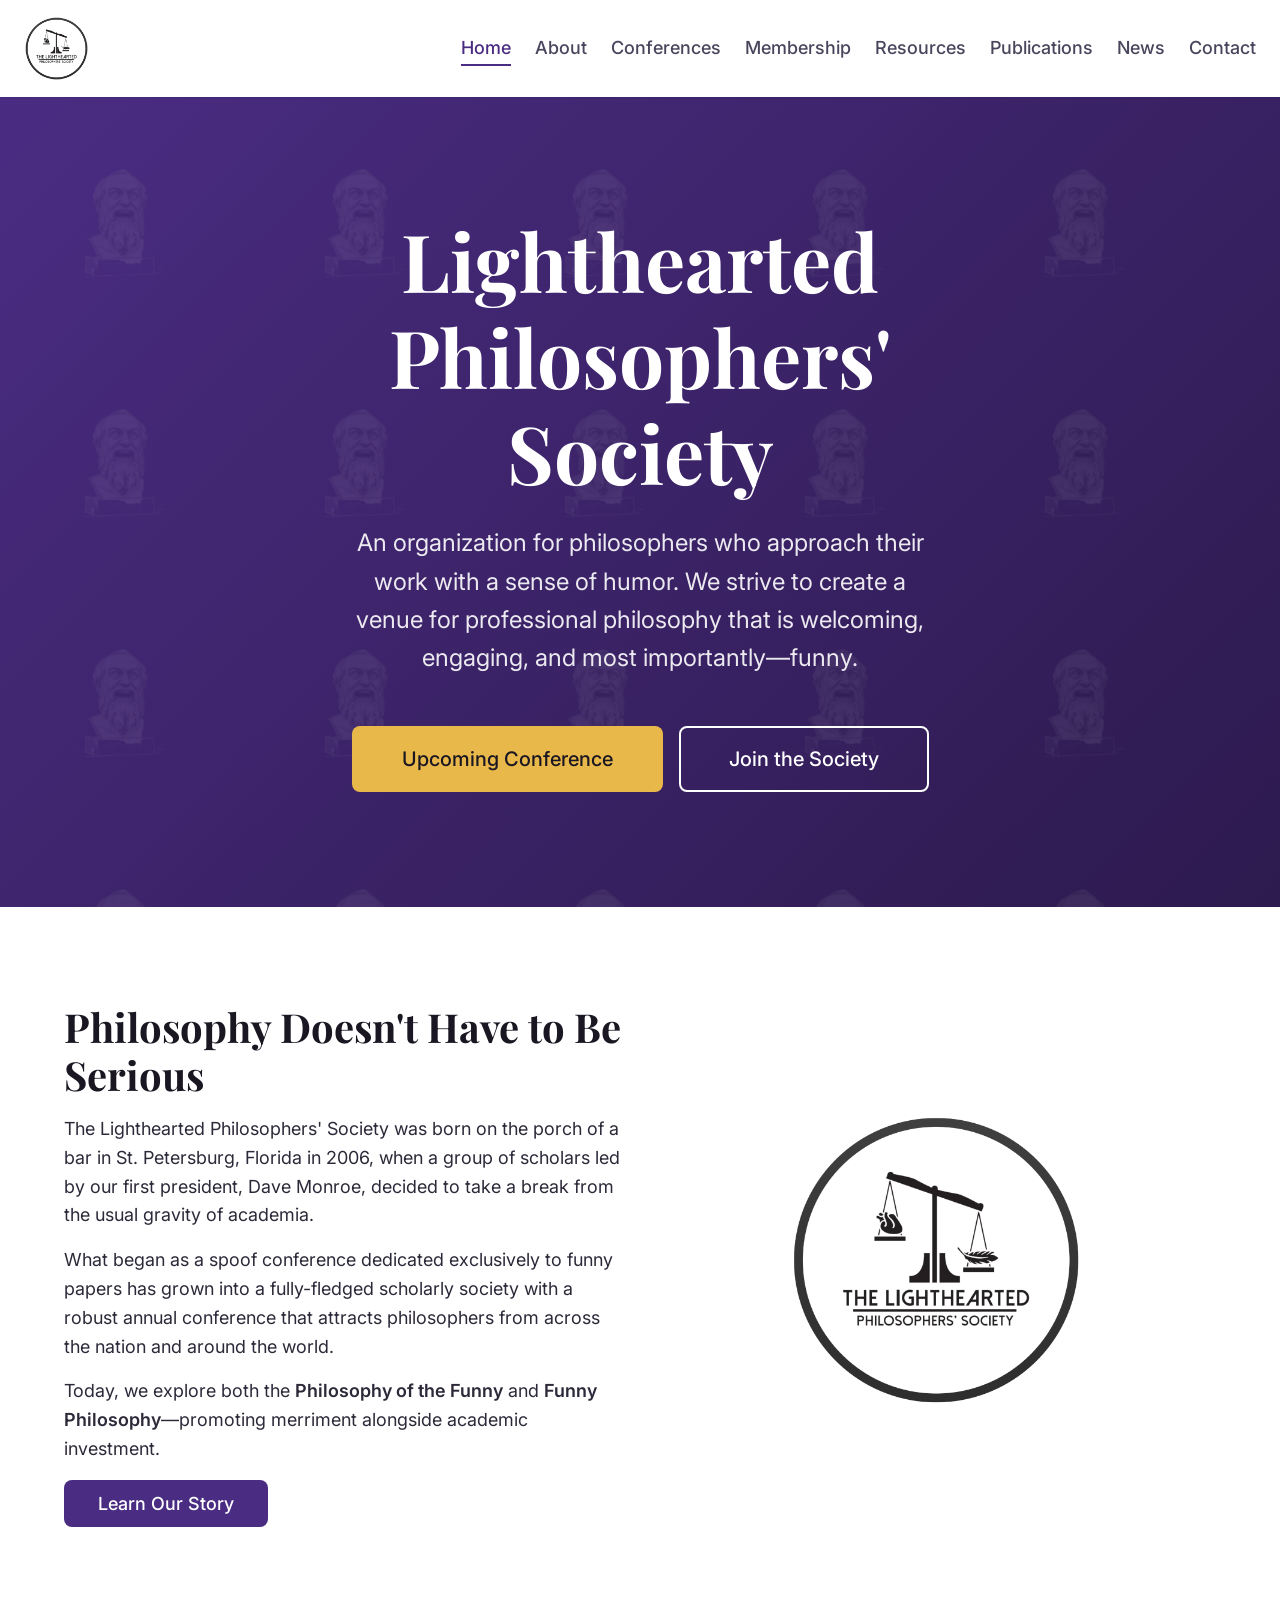
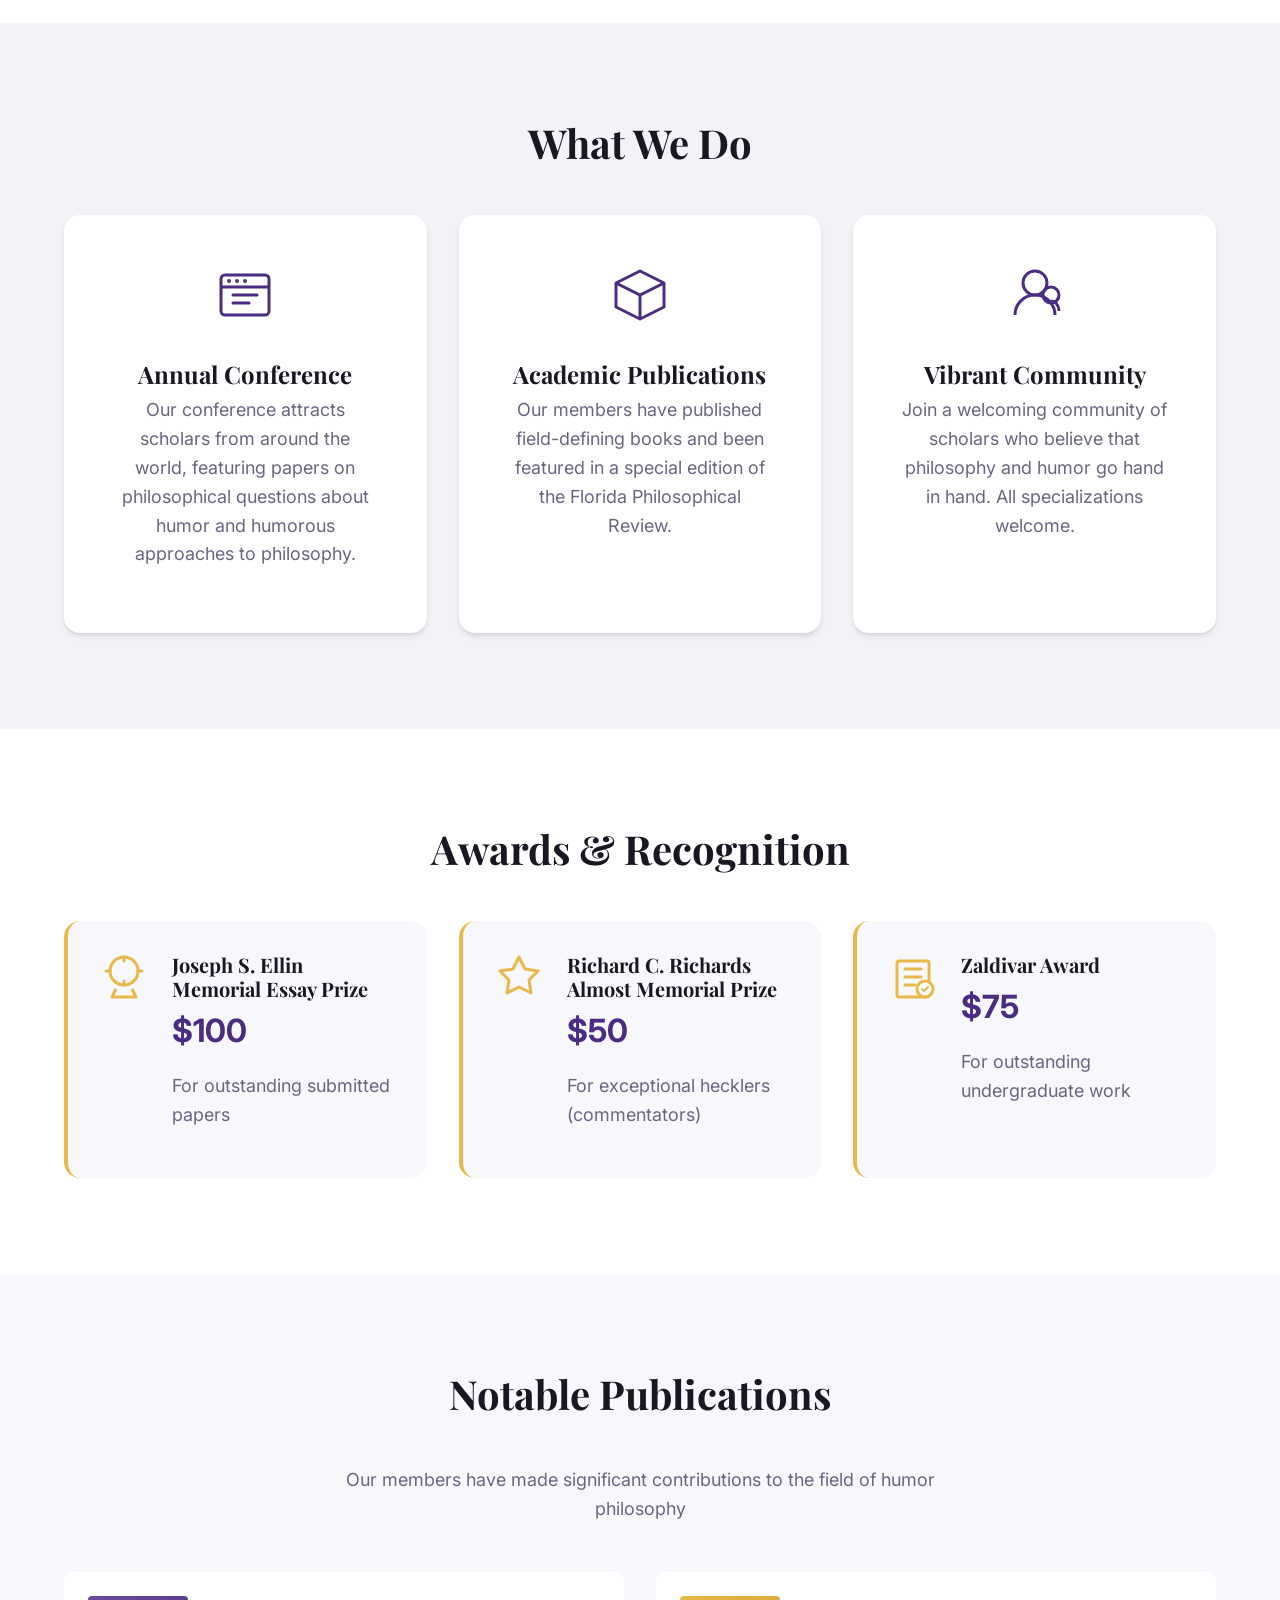
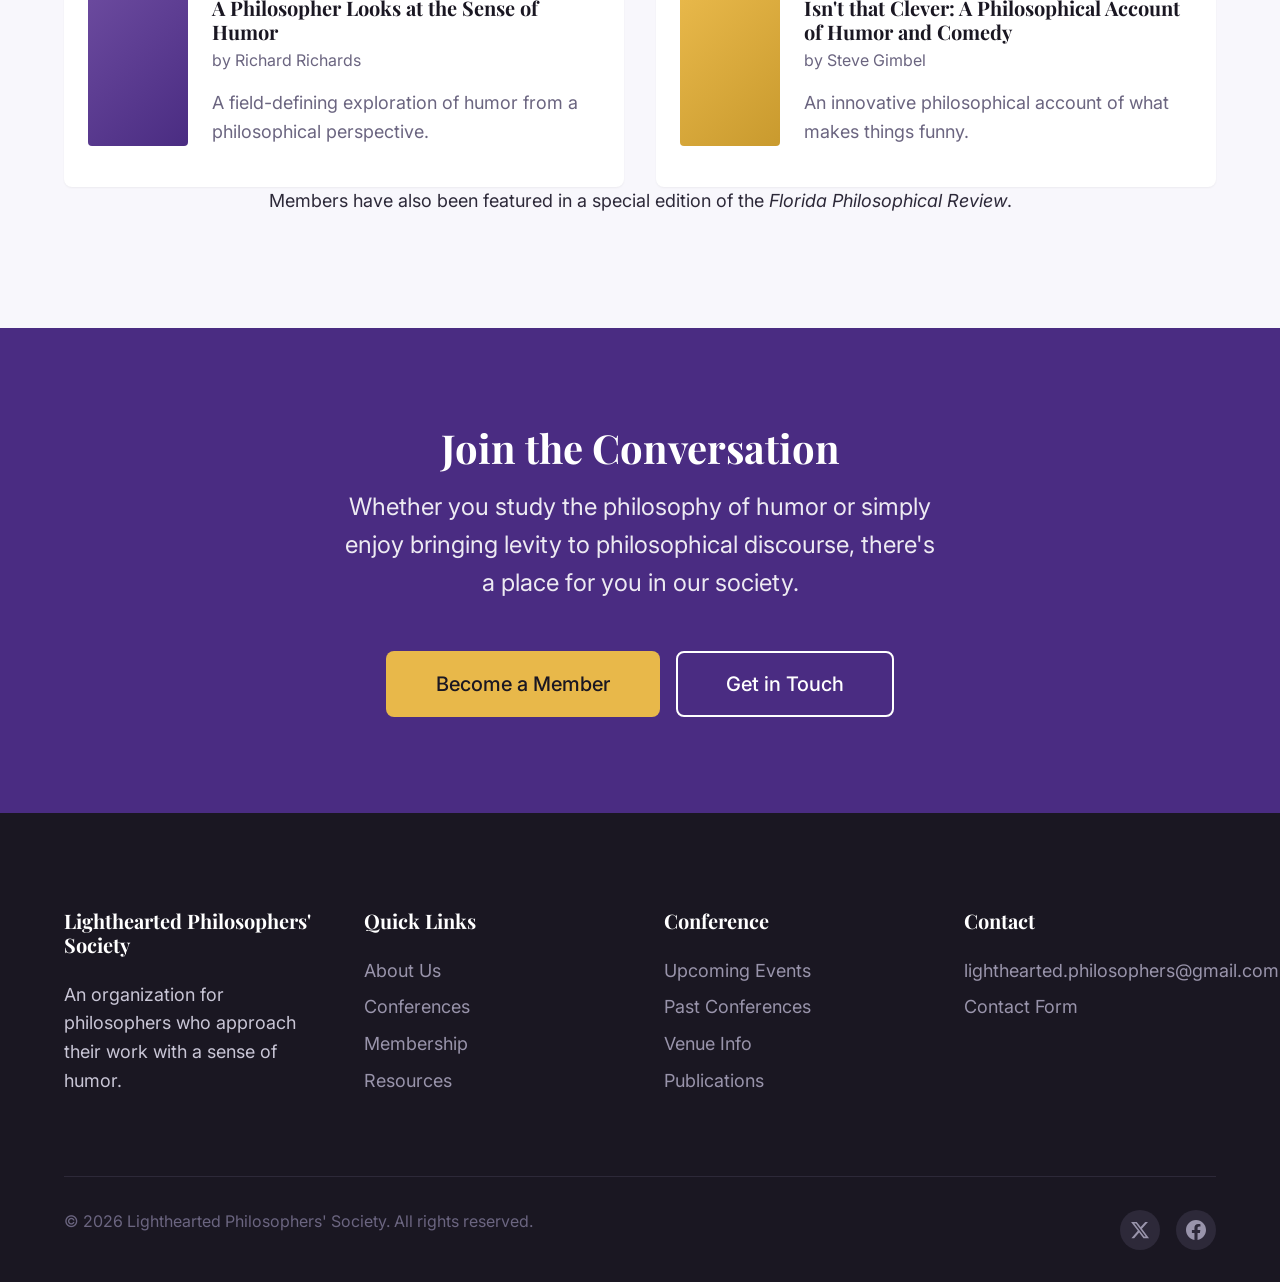
==== index.html @ 4a313acc "Initial commit: Lighthearted Philosophers' Society website Co-Authored-By: Claude Opus 4.5 <noreply@" ====
<!DOCTYPE html>
<html lang="en">
<head>
  <meta charset="UTF-8">
  <meta name="viewport" content="width=device-width, initial-scale=1.0">
  <meta name="description" content="The Lighthearted Philosophers' Society is an organization for philosophers who approach their work with a sense of humor, creating a venue for professional philosophy that is welcoming, engaging, and funny.">
  <meta name="keywords" content="philosophy, humor, academic society, philosophy of humor, lighthearted philosophers, philosophy conference">
  <title>Lighthearted Philosophers' Society | Philosophy with a Sense of Humor</title>

  <!-- Fonts -->
  <link rel="preconnect" href="https://fonts.googleapis.com">
  <link rel="preconnect" href="https://fonts.gstatic.com" crossorigin>
  <link href="https://fonts.googleapis.com/css2?family=Inter:wght@400;500;600;700&family=Playfair+Display:wght@600;700&display=swap" rel="stylesheet">

  <!-- Styles -->
  <link rel="stylesheet" href="css/style.css">

  <!-- Favicon -->
  <link rel="icon" type="image/png" href="LPS_Logo.png">
</head>
<body>
  <!-- Skip Link for Accessibility -->
  <a href="#main-content" class="skip-link">Skip to main content</a>

  <!-- Header -->
  <header class="header" role="banner">
    <div class="header__inner">
      <a href="index.html" class="logo" aria-label="Lighthearted Philosophers' Society Home">
        <img src="LPS_Logo.png" alt="The Lighthearted Philosophers' Society" class="logo__icon">
      </a>

      <nav class="nav" role="navigation" aria-label="Main navigation">
        <button class="nav-toggle" aria-expanded="false" aria-controls="nav-list" aria-label="Toggle navigation menu">
          <span class="nav-toggle__bar"></span>
          <span class="nav-toggle__bar"></span>
          <span class="nav-toggle__bar"></span>
        </button>

        <ul class="nav__list" id="nav-list">
          <li><a href="index.html" class="nav__link nav__link--active">Home</a></li>
          <li><a href="about.html" class="nav__link">About</a></li>
          <li class="nav__item--dropdown">
            <a href="upcoming-conferences.html" class="nav__link">Conferences</a>
            <ul class="nav__dropdown">
              <li><a href="upcoming-conferences.html" class="nav__dropdown-link">Upcoming Conferences</a></li>
              <li><a href="past-conferences.html" class="nav__dropdown-link">Past Conferences</a></li>
              <li><a href="venue.html" class="nav__dropdown-link">Venue Information</a></li>
            </ul>
          </li>
          <li><a href="membership.html" class="nav__link">Membership</a></li>
          <li><a href="resources.html" class="nav__link">Resources</a></li>
          <li><a href="publications.html" class="nav__link">Publications</a></li>
          <li><a href="news.html" class="nav__link">News</a></li>
          <li><a href="contact.html" class="nav__link">Contact</a></li>
        </ul>
      </nav>
    </div>
  </header>

  <!-- Main Content -->
  <main id="main-content">
    <!-- Hero Section -->
    <section class="hero hero--full">
      <div class="hero__bg" aria-hidden="true"></div>
      <div class="hero__content">
        <h1 class="hero__title">Lighthearted Philosophers' Society</h1>
        <p class="hero__subtitle">
          An organization for philosophers who approach their work with a sense of humor.
          We strive to create a venue for professional philosophy that is welcoming, engaging,
          and most importantly&mdash;funny.
        </p>
        <div class="hero__actions">
          <a href="upcoming-conferences.html" class="btn btn--secondary btn--lg">Upcoming Conference</a>
          <a href="membership.html" class="btn btn--outline-white btn--lg">Join the Society</a>
        </div>
      </div>
    </section>

    <!-- Introduction Section -->
    <section class="section">
      <div class="container">
        <div class="grid grid--2" style="align-items: center;">
          <div>
            <h2>Philosophy Doesn't Have to Be Serious</h2>
            <p>
              The Lighthearted Philosophers' Society was born on the porch of a bar in
              St. Petersburg, Florida in 2006, when a group of scholars led by our first
              president, Dave Monroe, decided to take a break from the usual gravity of academia.
            </p>
            <p>
              What began as a spoof conference dedicated exclusively to funny papers has grown
              into a fully-fledged scholarly society with a robust annual conference that
              attracts philosophers from across the nation and around the world.
            </p>
            <p>
              Today, we explore both the <strong>Philosophy of the Funny</strong> and
              <strong>Funny Philosophy</strong>&mdash;promoting merriment alongside academic investment.
            </p>
            <a href="about.html" class="btn btn--primary">Learn Our Story</a>
          </div>
          <div class="text-center">
            <img src="LPS_Logo.png" alt="The Lighthearted Philosophers' Society - scales with heart and feather" style="max-width: 300px; width: 100%; height: auto;">
          </div>
        </div>
      </div>
    </section>

    <!-- Features Section -->
    <section class="section section--gray">
      <div class="container">
        <h2 class="text-center mb-2xl">What We Do</h2>
        <div class="grid grid--3">
          <article class="card feature-card">
            <svg class="feature-card__icon" viewBox="0 0 64 64" fill="none" xmlns="http://www.w3.org/2000/svg" aria-hidden="true">
              <rect x="8" y="12" width="48" height="40" rx="4" stroke="currentColor" stroke-width="3"/>
              <path d="M8 24h48" stroke="currentColor" stroke-width="3"/>
              <circle cx="16" cy="18" r="2" fill="currentColor"/>
              <circle cx="24" cy="18" r="2" fill="currentColor"/>
              <circle cx="32" cy="18" r="2" fill="currentColor"/>
              <path d="M20 32h24M20 40h16" stroke="currentColor" stroke-width="3" stroke-linecap="round"/>
            </svg>
            <h3 class="feature-card__title">Annual Conference</h3>
            <p class="card__text">
              Our conference attracts scholars from around the world, featuring papers on
              philosophical questions about humor and humorous approaches to philosophy.
            </p>
          </article>

          <article class="card feature-card">
            <svg class="feature-card__icon" viewBox="0 0 64 64" fill="none" xmlns="http://www.w3.org/2000/svg" aria-hidden="true">
              <path d="M32 8L8 20v24l24 12 24-12V20L32 8z" stroke="currentColor" stroke-width="3" stroke-linejoin="round"/>
              <path d="M8 20l24 12 24-12M32 32v24" stroke="currentColor" stroke-width="3"/>
            </svg>
            <h3 class="feature-card__title">Academic Publications</h3>
            <p class="card__text">
              Our members have published field-defining books and been featured in a
              special edition of the Florida Philosophical Review.
            </p>
          </article>

          <article class="card feature-card">
            <svg class="feature-card__icon" viewBox="0 0 64 64" fill="none" xmlns="http://www.w3.org/2000/svg" aria-hidden="true">
              <circle cx="32" cy="20" r="12" stroke="currentColor" stroke-width="3"/>
              <path d="M12 52c0-11 9-20 20-20s20 9 20 20" stroke="currentColor" stroke-width="3"/>
              <circle cx="48" cy="32" r="8" stroke="currentColor" stroke-width="3"/>
              <path d="M56 48c0-6-4-10-8-10" stroke="currentColor" stroke-width="3"/>
            </svg>
            <h3 class="feature-card__title">Vibrant Community</h3>
            <p class="card__text">
              Join a welcoming community of scholars who believe that philosophy and
              humor go hand in hand. All specializations welcome.
            </p>
          </article>
        </div>
      </div>
    </section>

    <!-- Awards Section -->
    <section class="section">
      <div class="container">
        <h2 class="text-center mb-2xl">Awards & Recognition</h2>
        <div class="grid grid--3">
          <div class="award">
            <svg class="award__icon" viewBox="0 0 48 48" fill="none" xmlns="http://www.w3.org/2000/svg" aria-hidden="true">
              <circle cx="24" cy="18" r="14" stroke="currentColor" stroke-width="3"/>
              <path d="M24 4v4M24 28v4M10 18H6M42 18h-4" stroke="currentColor" stroke-width="3" stroke-linecap="round"/>
              <path d="M16 36l-4 8h24l-4-8" stroke="currentColor" stroke-width="3" stroke-linejoin="round"/>
            </svg>
            <div>
              <h3 class="award__title">Joseph S. Ellin Memorial Essay Prize</h3>
              <p class="award__amount">$100</p>
              <p class="text-muted">For outstanding submitted papers</p>
            </div>
          </div>

          <div class="award">
            <svg class="award__icon" viewBox="0 0 48 48" fill="none" xmlns="http://www.w3.org/2000/svg" aria-hidden="true">
              <path d="M24 4l6 12 13 2-9 9 2 13-12-6-12 6 2-13-9-9 13-2 6-12z" stroke="currentColor" stroke-width="3" stroke-linejoin="round"/>
            </svg>
            <div>
              <h3 class="award__title">Richard C. Richards Almost Memorial Prize</h3>
              <p class="award__amount">$50</p>
              <p class="text-muted">For exceptional hecklers (commentators)</p>
            </div>
          </div>

          <div class="award">
            <svg class="award__icon" viewBox="0 0 48 48" fill="none" xmlns="http://www.w3.org/2000/svg" aria-hidden="true">
              <rect x="8" y="8" width="32" height="36" rx="2" stroke="currentColor" stroke-width="3"/>
              <path d="M16 16h16M16 24h16M16 32h10" stroke="currentColor" stroke-width="3" stroke-linecap="round"/>
              <circle cx="36" cy="36" r="8" fill="white" stroke="currentColor" stroke-width="3"/>
              <path d="M33 36l2 2 4-4" stroke="currentColor" stroke-width="2" stroke-linecap="round" stroke-linejoin="round"/>
            </svg>
            <div>
              <h3 class="award__title">Zaldivar Award</h3>
              <p class="award__amount">$75</p>
              <p class="text-muted">For outstanding undergraduate work</p>
            </div>
          </div>
        </div>
      </div>
    </section>

    <!-- Publications Section -->
    <section class="section section--off-white">
      <div class="container">
        <h2 class="text-center mb-2xl">Notable Publications</h2>
        <p class="text-center text-muted mb-2xl" style="max-width: 600px; margin-left: auto; margin-right: auto;">
          Our members have made significant contributions to the field of humor philosophy
        </p>
        <div class="grid grid--2">
          <div class="publication">
            <div class="publication__cover" style="background: linear-gradient(135deg, var(--color-primary-light), var(--color-primary));"></div>
            <div>
              <h3 class="publication__title">A Philosopher Looks at the Sense of Humor</h3>
              <p class="publication__author">by Richard Richards</p>
              <p class="text-muted mt-sm">A field-defining exploration of humor from a philosophical perspective.</p>
            </div>
          </div>

          <div class="publication">
            <div class="publication__cover" style="background: linear-gradient(135deg, var(--color-secondary), var(--color-secondary-dark));"></div>
            <div>
              <h3 class="publication__title">Isn't that Clever: A Philosophical Account of Humor and Comedy</h3>
              <p class="publication__author">by Steve Gimbel</p>
              <p class="text-muted mt-sm">An innovative philosophical account of what makes things funny.</p>
            </div>
          </div>
        </div>
        <p class="text-center mt-2xl">
          Members have also been featured in a special edition of the <em>Florida Philosophical Review</em>.
        </p>
      </div>
    </section>

    <!-- CTA Section -->
    <section class="section section--primary">
      <div class="container text-center">
        <h2>Join the Conversation</h2>
        <p class="hero__subtitle" style="margin-bottom: var(--space-2xl);">
          Whether you study the philosophy of humor or simply enjoy bringing levity to
          philosophical discourse, there's a place for you in our society.
        </p>
        <div class="flex justify-center gap-md flex-wrap">
          <a href="membership.html" class="btn btn--secondary btn--lg">Become a Member</a>
          <a href="contact.html" class="btn btn--outline-white btn--lg">Get in Touch</a>
        </div>
      </div>
    </section>
  </main>

  <!-- Footer -->
  <footer class="footer" role="contentinfo">
    <div class="container">
      <div class="footer__grid">
        <div>
          <h3 class="footer__title">Lighthearted Philosophers' Society</h3>
          <p>An organization for philosophers who approach their work with a sense of humor.</p>
        </div>

        <div>
          <h3 class="footer__title">Quick Links</h3>
          <ul class="footer__list">
            <li><a href="about.html" class="footer__link">About Us</a></li>
            <li><a href="upcoming-conferences.html" class="footer__link">Conferences</a></li>
            <li><a href="membership.html" class="footer__link">Membership</a></li>
            <li><a href="resources.html" class="footer__link">Resources</a></li>
          </ul>
        </div>

        <div>
          <h3 class="footer__title">Conference</h3>
          <ul class="footer__list">
            <li><a href="upcoming-conferences.html" class="footer__link">Upcoming Events</a></li>
            <li><a href="past-conferences.html" class="footer__link">Past Conferences</a></li>
            <li><a href="venue.html" class="footer__link">Venue Info</a></li>
            <li><a href="publications.html" class="footer__link">Publications</a></li>
          </ul>
        </div>

        <div>
          <h3 class="footer__title">Contact</h3>
          <ul class="footer__list">
            <li><a href="mailto:lighthearted.philosophers@gmail.com" class="footer__link">lighthearted.philosophers@gmail.com</a></li>
            <li><a href="contact.html" class="footer__link">Contact Form</a></li>
          </ul>
        </div>
      </div>

      <div class="footer__bottom">
        <p class="footer__copyright">
          &copy; <span id="year"></span> Lighthearted Philosophers' Society. All rights reserved.
        </p>
        <div class="footer__social">
          <a href="#" class="footer__social-link" aria-label="Follow us on Twitter">
            <svg width="20" height="20" viewBox="0 0 24 24" fill="currentColor" aria-hidden="true">
              <path d="M18.244 2.25h3.308l-7.227 8.26 8.502 11.24H16.17l-5.214-6.817L4.99 21.75H1.68l7.73-8.835L1.254 2.25H8.08l4.713 6.231zm-1.161 17.52h1.833L7.084 4.126H5.117z"/>
            </svg>
          </a>
          <a href="#" class="footer__social-link" aria-label="Follow us on Facebook">
            <svg width="20" height="20" viewBox="0 0 24 24" fill="currentColor" aria-hidden="true">
              <path d="M24 12.073c0-6.627-5.373-12-12-12s-12 5.373-12 12c0 5.99 4.388 10.954 10.125 11.854v-8.385H7.078v-3.47h3.047V9.43c0-3.007 1.792-4.669 4.533-4.669 1.312 0 2.686.235 2.686.235v2.953H15.83c-1.491 0-1.956.925-1.956 1.874v2.25h3.328l-.532 3.47h-2.796v8.385C19.612 23.027 24 18.062 24 12.073z"/>
            </svg>
          </a>
        </div>
      </div>
    </div>
  </footer>

  <!-- JavaScript -->
  <script src="js/main.js"></script>
</body>
</html>
---- css/style.css ----
/* ============================================
   Lighthearted Philosophers' Society
   Modern, Accessible CSS Framework
   ============================================ */

/* CSS Custom Properties (Variables) */
:root {
  /* Color Palette - Deep purples with warm accents */
  --color-primary: #4a2c82;
  --color-primary-dark: #2d1a4e;
  --color-primary-light: #6b4a9e;
  --color-secondary: #e8b84a;
  --color-secondary-dark: #c99a2e;
  --color-accent: #3d8b8b;
  --color-accent-light: #5cb3b3;

  /* Neutral Colors */
  --color-white: #ffffff;
  --color-off-white: #f8f7fc;
  --color-gray-100: #f3f2f7;
  --color-gray-200: #e5e3ed;
  --color-gray-300: #c9c6d6;
  --color-gray-400: #9994ab;
  --color-gray-500: #6b6580;
  --color-gray-600: #4a455c;
  --color-gray-700: #2d2939;
  --color-gray-800: #1a1722;
  --color-black: #0d0b12;

  /* Semantic Colors */
  --color-success: #2e7d4a;
  --color-warning: #c9860a;
  --color-error: #b83232;

  /* Typography */
  --font-heading: 'Playfair Display', Georgia, 'Times New Roman', serif;
  --font-body: 'Inter', -apple-system, BlinkMacSystemFont, 'Segoe UI', Roboto, sans-serif;
  --font-mono: 'JetBrains Mono', 'Fira Code', 'Consolas', monospace;

  /* Font Sizes (fluid typography) */
  --text-xs: clamp(0.75rem, 0.7rem + 0.25vw, 0.875rem);
  --text-sm: clamp(0.875rem, 0.8rem + 0.375vw, 1rem);
  --text-base: clamp(1rem, 0.9rem + 0.5vw, 1.125rem);
  --text-lg: clamp(1.125rem, 1rem + 0.625vw, 1.25rem);
  --text-xl: clamp(1.25rem, 1.1rem + 0.75vw, 1.5rem);
  --text-2xl: clamp(1.5rem, 1.25rem + 1.25vw, 2rem);
  --text-3xl: clamp(1.875rem, 1.5rem + 1.875vw, 2.5rem);
  --text-4xl: clamp(2.25rem, 1.75rem + 2.5vw, 3.5rem);
  --text-5xl: clamp(3rem, 2rem + 5vw, 5rem);

  /* Spacing Scale */
  --space-xs: 0.25rem;
  --space-sm: 0.5rem;
  --space-md: 1rem;
  --space-lg: 1.5rem;
  --space-xl: 2rem;
  --space-2xl: 3rem;
  --space-3xl: 4rem;
  --space-4xl: 6rem;
  --space-5xl: 8rem;

  /* Layout */
  --max-width: 1200px;
  --max-width-narrow: 800px;
  --max-width-wide: 1400px;

  /* Borders & Radius */
  --radius-sm: 4px;
  --radius-md: 8px;
  --radius-lg: 16px;
  --radius-xl: 24px;
  --radius-full: 9999px;

  /* Shadows */
  --shadow-sm: 0 1px 2px rgba(13, 11, 18, 0.05);
  --shadow-md: 0 4px 6px -1px rgba(13, 11, 18, 0.1), 0 2px 4px -2px rgba(13, 11, 18, 0.1);
  --shadow-lg: 0 10px 15px -3px rgba(13, 11, 18, 0.1), 0 4px 6px -4px rgba(13, 11, 18, 0.1);
  --shadow-xl: 0 20px 25px -5px rgba(13, 11, 18, 0.15), 0 8px 10px -6px rgba(13, 11, 18, 0.1);

  /* Transitions */
  --transition-fast: 150ms ease;
  --transition-base: 250ms ease;
  --transition-slow: 400ms ease;
}

/* ============================================
   CSS Reset & Base Styles
   ============================================ */

*, *::before, *::after {
  box-sizing: border-box;
  margin: 0;
  padding: 0;
}

html {
  scroll-behavior: smooth;
  -webkit-text-size-adjust: 100%;
}

body {
  font-family: var(--font-body);
  font-size: var(--text-base);
  line-height: 1.6;
  color: var(--color-gray-700);
  background-color: var(--color-white);
  -webkit-font-smoothing: antialiased;
  -moz-osx-font-smoothing: grayscale;
}

/* Focus styles for accessibility */
:focus-visible {
  outline: 3px solid var(--color-secondary);
  outline-offset: 2px;
}

:focus:not(:focus-visible) {
  outline: none;
}

/* Skip link for accessibility */
.skip-link {
  position: absolute;
  top: -100%;
  left: 50%;
  transform: translateX(-50%);
  background: var(--color-primary);
  color: var(--color-white);
  padding: var(--space-sm) var(--space-lg);
  border-radius: var(--radius-md);
  z-index: 10000;
  transition: top var(--transition-fast);
}

.skip-link:focus {
  top: var(--space-md);
}

/* ============================================
   Typography
   ============================================ */

h1, h2, h3, h4, h5, h6 {
  font-family: var(--font-heading);
  font-weight: 700;
  line-height: 1.2;
  color: var(--color-gray-800);
  margin-bottom: var(--space-md);
}

h1 { font-size: var(--text-4xl); }
h2 { font-size: var(--text-3xl); }
h3 { font-size: var(--text-2xl); }
h4 { font-size: var(--text-xl); }
h5 { font-size: var(--text-lg); }
h6 { font-size: var(--text-base); }

p {
  margin-bottom: var(--space-md);
}

a {
  color: var(--color-primary);
  text-decoration: underline;
  text-decoration-thickness: 1px;
  text-underline-offset: 2px;
  transition: color var(--transition-fast);
}

a:hover {
  color: var(--color-primary-light);
}

strong, b {
  font-weight: 600;
}

/* ============================================
   Layout Components
   ============================================ */

.container {
  width: 100%;
  max-width: var(--max-width);
  margin: 0 auto;
  padding: 0 var(--space-lg);
}

.container--narrow {
  max-width: var(--max-width-narrow);
}

.container--wide {
  max-width: var(--max-width-wide);
}

.section {
  padding: var(--space-4xl) 0;
}

.section--sm {
  padding: var(--space-2xl) 0;
}

.section--lg {
  padding: var(--space-5xl) 0;
}

.section--primary {
  background-color: var(--color-primary);
  color: var(--color-white);
}

.section--primary h1,
.section--primary h2,
.section--primary h3 {
  color: var(--color-white);
}

.section--gray {
  background-color: var(--color-gray-100);
}

.section--off-white {
  background-color: var(--color-off-white);
}

/* Grid System */
.grid {
  display: grid;
  gap: var(--space-xl);
}

.grid--2 {
  grid-template-columns: repeat(auto-fit, minmax(min(100%, 300px), 1fr));
}

.grid--3 {
  grid-template-columns: repeat(auto-fit, minmax(min(100%, 280px), 1fr));
}

.grid--4 {
  grid-template-columns: repeat(auto-fit, minmax(min(100%, 240px), 1fr));
}

/* Flexbox Utilities */
.flex {
  display: flex;
}

.flex-wrap {
  flex-wrap: wrap;
}

.items-center {
  align-items: center;
}

.justify-center {
  justify-content: center;
}

.justify-between {
  justify-content: space-between;
}

.gap-sm { gap: var(--space-sm); }
.gap-md { gap: var(--space-md); }
.gap-lg { gap: var(--space-lg); }
.gap-xl { gap: var(--space-xl); }

/* ============================================
   Header & Navigation
   ============================================ */

.header {
  position: sticky;
  top: 0;
  z-index: 1000;
  background-color: var(--color-white);
  box-shadow: var(--shadow-sm);
  transition: box-shadow var(--transition-base);
}

.header.scrolled {
  box-shadow: var(--shadow-md);
}

.header__inner {
  display: flex;
  align-items: center;
  justify-content: space-between;
  padding: var(--space-md) var(--space-lg);
  max-width: var(--max-width-wide);
  margin: 0 auto;
}

.logo {
  display: flex;
  align-items: center;
  gap: var(--space-sm);
  font-family: var(--font-heading);
  font-size: var(--text-xl);
  font-weight: 700;
  color: var(--color-primary);
  text-decoration: none;
}

.logo:hover {
  color: var(--color-primary-dark);
}

.logo__icon {
  width: auto;
  height: 65px;
  object-fit: contain;
}

/* Navigation */
.nav {
  display: flex;
  align-items: center;
  gap: var(--space-xl);
}

.nav__list {
  display: flex;
  align-items: center;
  gap: var(--space-lg);
  list-style: none;
}

.nav__link {
  font-weight: 500;
  color: var(--color-gray-600);
  text-decoration: none;
  padding: var(--space-sm) 0;
  position: relative;
  transition: color var(--transition-fast);
}

.nav__link::after {
  content: '';
  position: absolute;
  bottom: 0;
  left: 0;
  width: 0;
  height: 2px;
  background-color: var(--color-primary);
  transition: width var(--transition-base);
}

.nav__link:hover,
.nav__link--active {
  color: var(--color-primary);
}

.nav__link:hover::after,
.nav__link--active::after {
  width: 100%;
}

/* Mobile Navigation Toggle */
.nav-toggle {
  display: none;
  flex-direction: column;
  gap: 5px;
  background: none;
  border: none;
  cursor: pointer;
  padding: var(--space-sm);
}

.nav-toggle__bar {
  width: 24px;
  height: 2px;
  background-color: var(--color-gray-700);
  transition: transform var(--transition-base), opacity var(--transition-base);
}

.nav-toggle[aria-expanded="true"] .nav-toggle__bar:nth-child(1) {
  transform: rotate(45deg) translate(5px, 5px);
}

.nav-toggle[aria-expanded="true"] .nav-toggle__bar:nth-child(2) {
  opacity: 0;
}

.nav-toggle[aria-expanded="true"] .nav-toggle__bar:nth-child(3) {
  transform: rotate(-45deg) translate(5px, -5px);
}

/* Dropdown Menu */
.nav__item--dropdown {
  position: relative;
}

.nav__dropdown {
  position: absolute;
  top: 100%;
  left: 50%;
  transform: translateX(-50%);
  min-width: 200px;
  background: var(--color-white);
  border-radius: var(--radius-md);
  box-shadow: var(--shadow-lg);
  padding: var(--space-sm) 0;
  opacity: 0;
  visibility: hidden;
  transition: opacity var(--transition-fast), visibility var(--transition-fast);
  list-style: none;
}

.nav__item--dropdown:hover .nav__dropdown,
.nav__item--dropdown:focus-within .nav__dropdown {
  opacity: 1;
  visibility: visible;
}

.nav__dropdown-link {
  display: block;
  padding: var(--space-sm) var(--space-lg);
  color: var(--color-gray-600);
  text-decoration: none;
  transition: background-color var(--transition-fast), color var(--transition-fast);
}

.nav__dropdown-link:hover {
  background-color: var(--color-gray-100);
  color: var(--color-primary);
}

/* ============================================
   Buttons
   ============================================ */

.btn {
  display: inline-flex;
  align-items: center;
  justify-content: center;
  gap: var(--space-sm);
  padding: var(--space-sm) var(--space-xl);
  font-family: var(--font-body);
  font-size: var(--text-base);
  font-weight: 500;
  line-height: 1.5;
  text-decoration: none;
  border: 2px solid transparent;
  border-radius: var(--radius-md);
  cursor: pointer;
  transition: all var(--transition-base);
}

.btn--primary {
  background-color: var(--color-primary);
  color: var(--color-white);
}

.btn--primary:hover {
  background-color: var(--color-primary-dark);
  color: var(--color-white);
}

.btn--secondary {
  background-color: var(--color-secondary);
  color: var(--color-gray-800);
}

.btn--secondary:hover {
  background-color: var(--color-secondary-dark);
}

.btn--outline {
  background-color: transparent;
  border-color: var(--color-primary);
  color: var(--color-primary);
}

.btn--outline:hover {
  background-color: var(--color-primary);
  color: var(--color-white);
}

.btn--outline-white {
  background-color: transparent;
  border-color: var(--color-white);
  color: var(--color-white);
}

.btn--outline-white:hover {
  background-color: var(--color-white);
  color: var(--color-primary);
}

.btn--lg {
  padding: var(--space-md) var(--space-2xl);
  font-size: var(--text-lg);
}

.btn--sm {
  padding: var(--space-xs) var(--space-md);
  font-size: var(--text-sm);
}

/* ============================================
   Hero Section
   ============================================ */

.hero {
  position: relative;
  min-height: 70vh;
  display: flex;
  align-items: center;
  background: linear-gradient(135deg, var(--color-primary) 0%, var(--color-primary-dark) 100%);
  color: var(--color-white);
  overflow: hidden;
}

.hero--full {
  min-height: 90vh;
}

.hero__bg {
  position: absolute;
  inset: 0;

  /* overall strength of the pattern layer */
  opacity: 0.09;

  /* faux-randomness: multiple repeats with different scales + offsets */
  background-image: url("../images/socrates.png");
  background-repeat: repeat;
  background-size: 240px 240px;   /* <-- more open space */
  background-position: 40px 60px, ;

  /* optional: makes it feel more "watermark" */
  filter: saturate(0) contrast(0.95);

}




.hero__content {
  position: relative;
  z-index: 1;
  max-width: var(--max-width-narrow);
  margin: 0 auto;
  padding: var(--space-4xl) var(--space-lg);
  text-align: center;
}

.hero__title {
  font-size: var(--text-5xl);
  color: var(--color-white);
  margin-bottom: var(--space-lg);
}

.hero__subtitle {
  font-size: var(--text-xl);
  opacity: 0.9;
  margin-bottom: var(--space-2xl);
  max-width: 600px;
  margin-left: auto;
  margin-right: auto;
}

.hero__actions {
  display: flex;
  flex-wrap: wrap;
  gap: var(--space-md);
  justify-content: center;
}

/* ============================================
   Cards
   ============================================ */

.card {
  background: var(--color-white);
  border-radius: var(--radius-lg);
  box-shadow: var(--shadow-md);
  overflow: hidden;
  transition: transform var(--transition-base), box-shadow var(--transition-base);
}

.card:hover {
  transform: translateY(-4px);
  box-shadow: var(--shadow-xl);
}

.card__image {
  width: 100%;
  height: 200px;
  object-fit: cover;
}

.card__content {
  padding: var(--space-xl);
}

.card__title {
  font-size: var(--text-xl);
  margin-bottom: var(--space-sm);
}

.card__text {
  color: var(--color-gray-500);
  margin-bottom: var(--space-md);
}

.card__meta {
  font-size: var(--text-sm);
  color: var(--color-gray-400);
}

/* Feature Card */
.feature-card {
  padding: var(--space-2xl);
  text-align: center;
}

.feature-card__icon {
  width: 64px;
  height: 64px;
  margin: 0 auto var(--space-lg);
  color: var(--color-primary);
}

.feature-card__title {
  font-size: var(--text-xl);
  margin-bottom: var(--space-sm);
}

/* ============================================
   Conference/Event Styles
   ============================================ */

.event-card {
  display: grid;
  grid-template-columns: auto 1fr;
  gap: var(--space-xl);
  padding: var(--space-xl);
  background: var(--color-white);
  border-radius: var(--radius-lg);
  box-shadow: var(--shadow-md);
}

.event-card__date {
  display: flex;
  flex-direction: column;
  align-items: center;
  justify-content: center;
  min-width: 80px;
  padding: var(--space-md);
  background: var(--color-primary);
  color: var(--color-white);
  border-radius: var(--radius-md);
  text-align: center;
}

.event-card__month {
  font-size: var(--text-sm);
  text-transform: uppercase;
  letter-spacing: 0.05em;
}

.event-card__day {
  font-size: var(--text-3xl);
  font-weight: 700;
  line-height: 1;
}

.event-card__year {
  font-size: var(--text-sm);
}

.event-card__title {
  font-size: var(--text-xl);
  margin-bottom: var(--space-sm);
}

.event-card__location {
  display: flex;
  align-items: center;
  gap: var(--space-sm);
  color: var(--color-gray-500);
  margin-bottom: var(--space-md);
}

/* ============================================
   Awards Section
   ============================================ */

.award {
  display: flex;
  align-items: flex-start;
  gap: var(--space-lg);
  padding: var(--space-xl);
  background: var(--color-off-white);
  border-radius: var(--radius-lg);
  border-left: 4px solid var(--color-secondary);
}

.award__icon {
  flex-shrink: 0;
  width: 48px;
  height: 48px;
  color: var(--color-secondary);
}

.award__title {
  font-size: var(--text-lg);
  margin-bottom: var(--space-xs);
}

.award__amount {
  font-size: var(--text-2xl);
  font-weight: 700;
  color: var(--color-primary);
}

/* ============================================
   Timeline
   ============================================ */

.timeline {
  position: relative;
  padding-left: var(--space-2xl);
}

.timeline::before {
  content: '';
  position: absolute;
  left: 8px;
  top: 0;
  bottom: 0;
  width: 2px;
  background: var(--color-gray-200);
}

.timeline__item {
  position: relative;
  padding-bottom: var(--space-2xl);
}

.timeline__item::before {
  content: '';
  position: absolute;
  left: calc(-1 * var(--space-2xl) + 4px);
  top: 4px;
  width: 12px;
  height: 12px;
  background: var(--color-primary);
  border-radius: 50%;
  border: 2px solid var(--color-white);
}

.timeline__year {
  font-size: var(--text-sm);
  font-weight: 600;
  color: var(--color-primary);
  text-transform: uppercase;
  letter-spacing: 0.05em;
  margin-bottom: var(--space-xs);
}

.timeline__title {
  font-size: var(--text-lg);
  margin-bottom: var(--space-sm);
}

/* ============================================
   Forms
   ============================================ */

.form-group {
  margin-bottom: var(--space-lg);
}

.form-label {
  display: block;
  font-weight: 500;
  margin-bottom: var(--space-sm);
  color: var(--color-gray-700);
}

.form-input,
.form-textarea,
.form-select {
  width: 100%;
  padding: var(--space-md);
  font-family: var(--font-body);
  font-size: var(--text-base);
  color: var(--color-gray-700);
  background-color: var(--color-white);
  border: 2px solid var(--color-gray-200);
  border-radius: var(--radius-md);
  transition: border-color var(--transition-fast), box-shadow var(--transition-fast);
}

.form-input:focus,
.form-textarea:focus,
.form-select:focus {
  border-color: var(--color-primary);
  box-shadow: 0 0 0 3px rgba(74, 44, 130, 0.1);
  outline: none;
}

.form-textarea {
  min-height: 150px;
  resize: vertical;
}

/* ============================================
   Footer
   ============================================ */

.footer {
  background-color: var(--color-gray-800);
  color: var(--color-gray-300);
  padding: var(--space-4xl) 0 var(--space-xl);
}

.footer__grid {
  display: grid;
  grid-template-columns: repeat(auto-fit, minmax(200px, 1fr));
  gap: var(--space-2xl);
  margin-bottom: var(--space-3xl);
}

.footer__title {
  font-family: var(--font-heading);
  font-size: var(--text-lg);
  color: var(--color-white);
  margin-bottom: var(--space-lg);
}

.footer__list {
  list-style: none;
}

.footer__list li {
  margin-bottom: var(--space-sm);
}

.footer__link {
  color: var(--color-gray-400);
  text-decoration: none;
  transition: color var(--transition-fast);
}

.footer__link:hover {
  color: var(--color-white);
}

.footer__bottom {
  padding-top: var(--space-xl);
  border-top: 1px solid var(--color-gray-700);
  display: flex;
  flex-wrap: wrap;
  justify-content: space-between;
  align-items: center;
  gap: var(--space-md);
}

.footer__copyright {
  font-size: var(--text-sm);
  color: var(--color-gray-500);
}

.footer__social {
  display: flex;
  gap: var(--space-md);
}

.footer__social-link {
  display: flex;
  align-items: center;
  justify-content: center;
  width: 40px;
  height: 40px;
  color: var(--color-gray-400);
  background-color: var(--color-gray-700);
  border-radius: var(--radius-full);
  transition: color var(--transition-fast), background-color var(--transition-fast);
}

.footer__social-link:hover {
  color: var(--color-white);
  background-color: var(--color-primary);
}

/* ============================================
   Utility Classes
   ============================================ */

.text-center { text-align: center; }
.text-left { text-align: left; }
.text-right { text-align: right; }

.text-primary { color: var(--color-primary); }
.text-secondary { color: var(--color-secondary); }
.text-muted { color: var(--color-gray-500); }
.text-white { color: var(--color-white); }

.font-heading { font-family: var(--font-heading); }
.font-body { font-family: var(--font-body); }

.mb-0 { margin-bottom: 0; }
.mb-sm { margin-bottom: var(--space-sm); }
.mb-md { margin-bottom: var(--space-md); }
.mb-lg { margin-bottom: var(--space-lg); }
.mb-xl { margin-bottom: var(--space-xl); }
.mb-2xl { margin-bottom: var(--space-2xl); }

.mt-0 { margin-top: 0; }
.mt-sm { margin-top: var(--space-sm); }
.mt-md { margin-top: var(--space-md); }
.mt-lg { margin-top: var(--space-lg); }
.mt-xl { margin-top: var(--space-xl); }

.visually-hidden {
  position: absolute;
  width: 1px;
  height: 1px;
  padding: 0;
  margin: -1px;
  overflow: hidden;
  clip: rect(0, 0, 0, 0);
  white-space: nowrap;
  border: 0;
}

/* ============================================
   Responsive Design
   ============================================ */

@media (max-width: 768px) {
  .nav-toggle {
    display: flex;
  }

  .nav__list {
    position: fixed;
    top: 70px;
    left: 0;
    right: 0;
    bottom: 0;
    flex-direction: column;
    align-items: center;
    justify-content: flex-start;
    padding-top: var(--space-2xl);
    background: var(--color-white);
    gap: var(--space-xl);
    transform: translateX(100%);
    transition: transform var(--transition-base);
  }

  .nav__list.is-open {
    transform: translateX(0);
  }

  .nav__dropdown {
    position: static;
    transform: none;
    box-shadow: none;
    background: var(--color-gray-100);
    border-radius: var(--radius-md);
    opacity: 1;
    visibility: visible;
    max-height: 0;
    overflow: hidden;
    transition: max-height var(--transition-base);
  }

  .nav__item--dropdown.is-open .nav__dropdown {
    max-height: 300px;
  }

  .event-card {
    grid-template-columns: 1fr;
  }

  .event-card__date {
    flex-direction: row;
    gap: var(--space-sm);
    width: fit-content;
  }

  .hero__actions {
    flex-direction: column;
    align-items: center;
  }

  .hero__actions .btn {
    width: 100%;
    max-width: 280px;
  }

  .footer__bottom {
    flex-direction: column;
    text-align: center;
  }
}

@media (max-width: 480px) {
  .container {
    padding: 0 var(--space-md);
  }

  .section {
    padding: var(--space-2xl) 0;
  }

  .hero__content {
    padding: var(--space-2xl) var(--space-md);
  }
}

/* ============================================
   Page-Specific Styles
   ============================================ */

/* About Page */
.about-intro {
  display: grid;
  grid-template-columns: 1fr 1fr;
  gap: var(--space-3xl);
  align-items: center;
}

@media (max-width: 768px) {
  .about-intro {
    grid-template-columns: 1fr;
  }
}

.about-intro__image {
  border-radius: var(--radius-lg);
  box-shadow: var(--shadow-xl);
}

/* Publications Grid */
.publication {
  display: flex;
  gap: var(--space-lg);
  padding: var(--space-lg);
  background: var(--color-white);
  border-radius: var(--radius-md);
  box-shadow: var(--shadow-sm);
}

.publication__cover {
  flex-shrink: 0;
  width: 100px;
  height: 150px;
  background: var(--color-gray-200);
  border-radius: var(--radius-sm);
}

.publication__title {
  font-size: var(--text-lg);
  margin-bottom: var(--space-xs);
}

.publication__author {
  font-size: var(--text-sm);
  color: var(--color-gray-500);
}

/* Resources Page */
.resource-list {
  list-style: none;
}

.resource-list__item {
  display: flex;
  align-items: flex-start;
  gap: var(--space-md);
  padding: var(--space-lg);
  border-bottom: 1px solid var(--color-gray-200);
}

.resource-list__item:last-child {
  border-bottom: none;
}

.resource-list__icon {
  flex-shrink: 0;
  width: 24px;
  height: 24px;
  color: var(--color-primary);
}

/* Contact Page */
.contact-grid {
  display: grid;
  grid-template-columns: 1fr 1fr;
  gap: var(--space-3xl);
}

@media (max-width: 768px) {
  .contact-grid {
    grid-template-columns: 1fr;
  }
}

.contact-info__item {
  display: flex;
  align-items: flex-start;
  gap: var(--space-md);
  margin-bottom: var(--space-lg);
}

.contact-info__icon {
  flex-shrink: 0;
  width: 24px;
  height: 24px;
  color: var(--color-primary);
}

/* Print Styles */
@media print {
  .header,
  .footer,
  .nav,
  .btn {
    display: none;
  }

  body {
    font-size: 12pt;
    color: black;
    background: white;
  }

  a {
    text-decoration: underline;
    color: black;
  }

  .section {
    padding: 1cm 0;
    page-break-inside: avoid;
  }
}
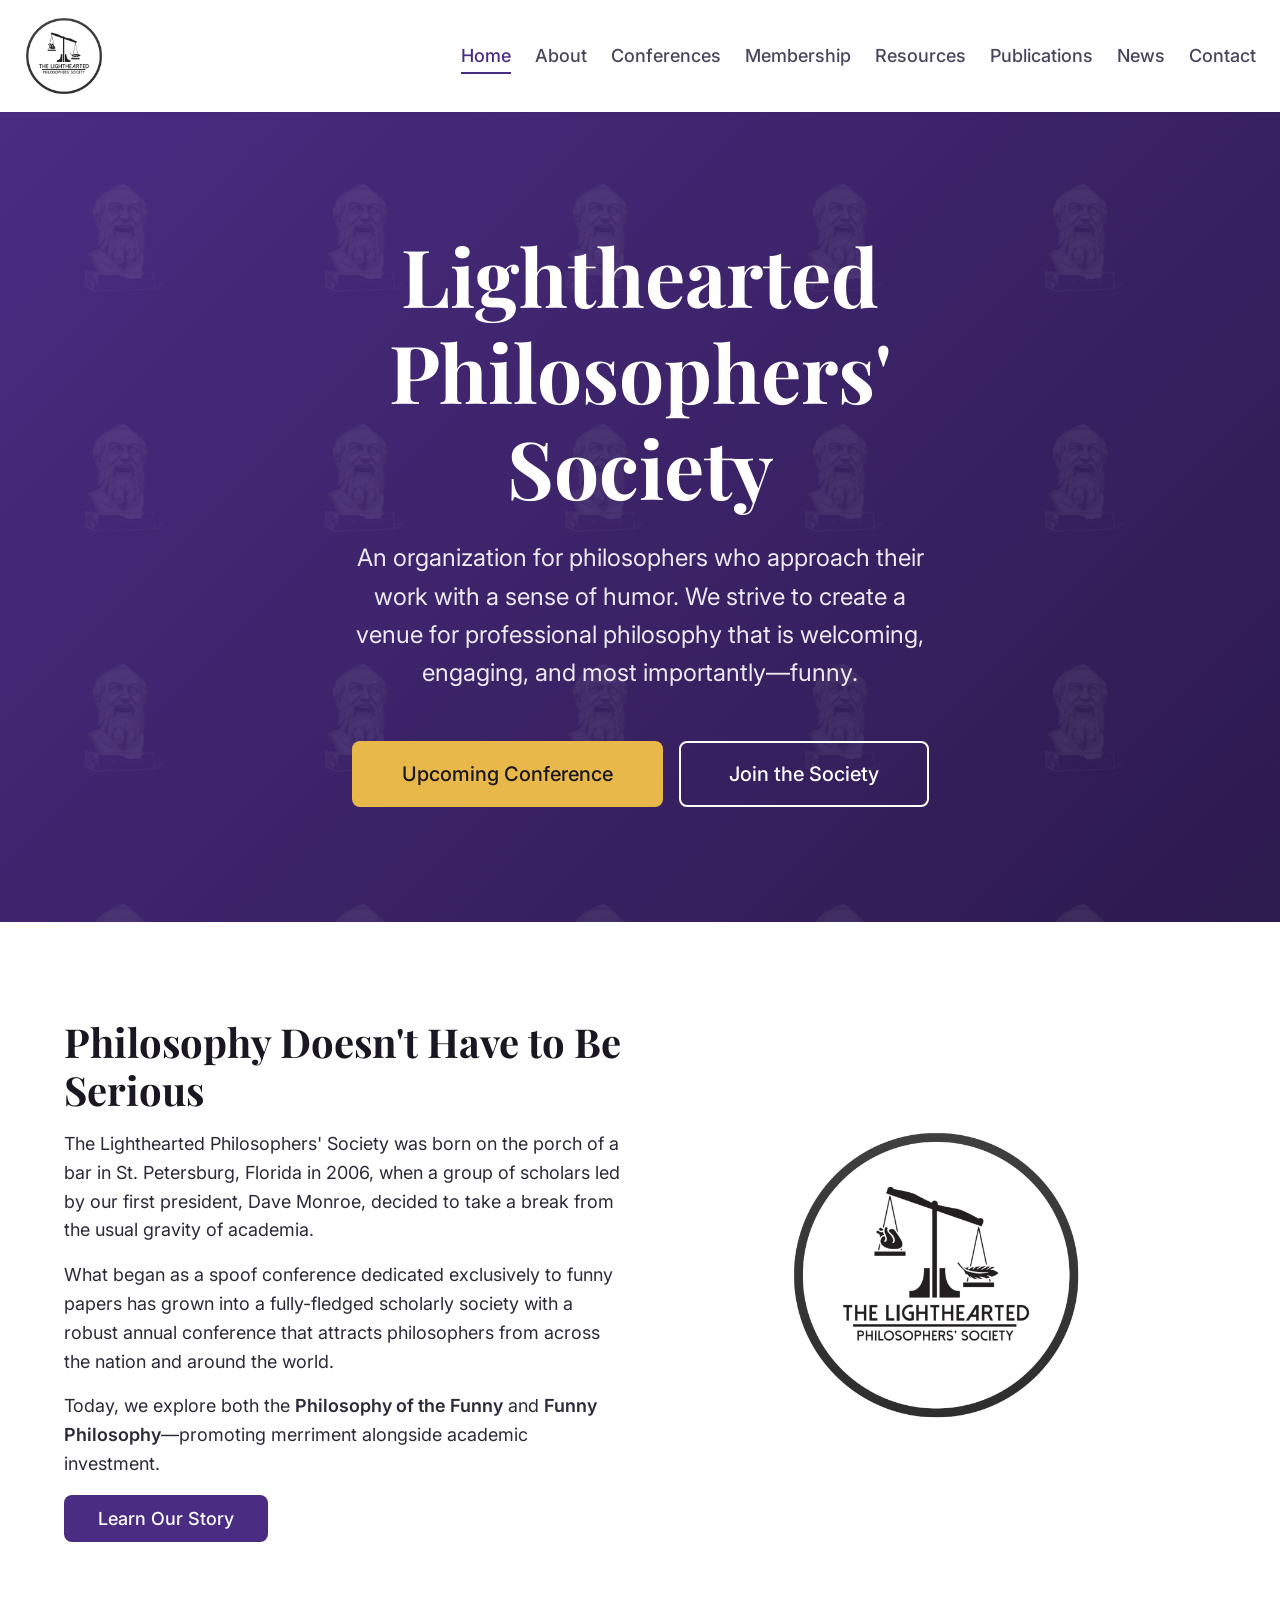
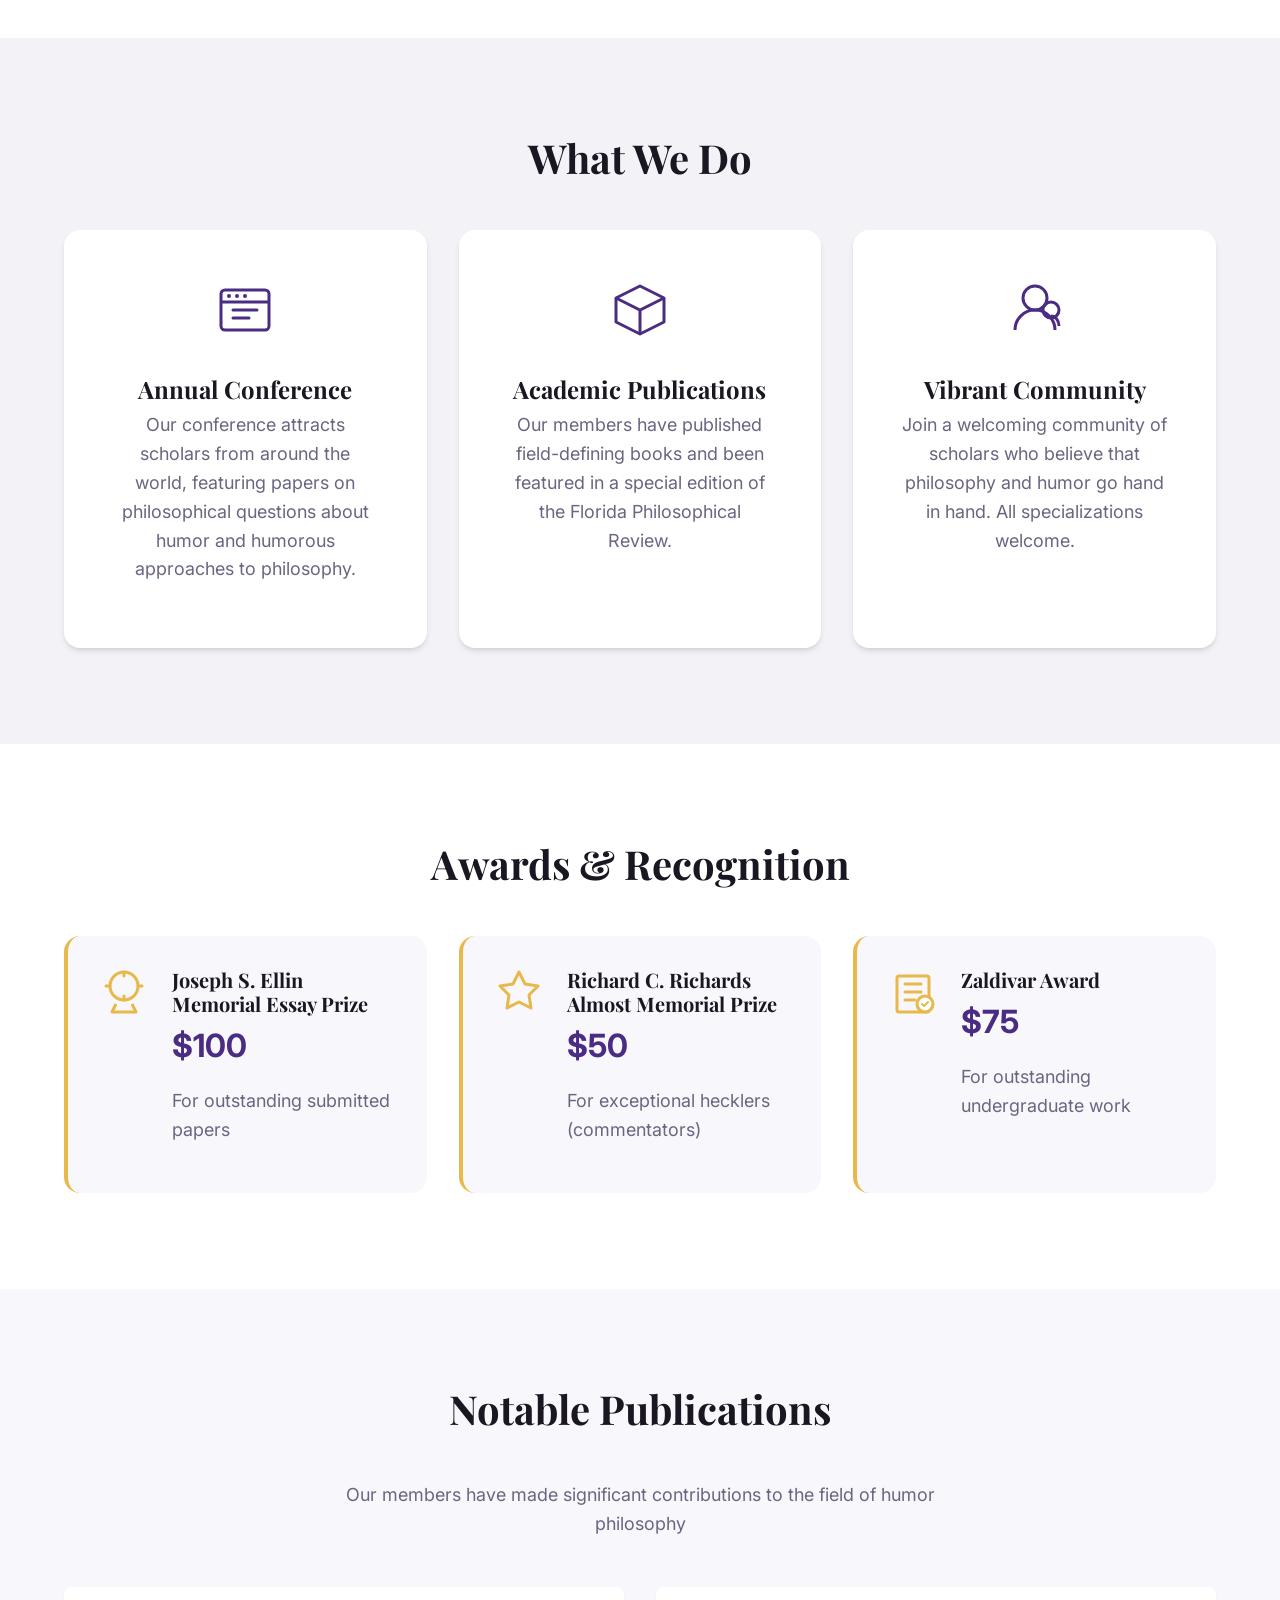
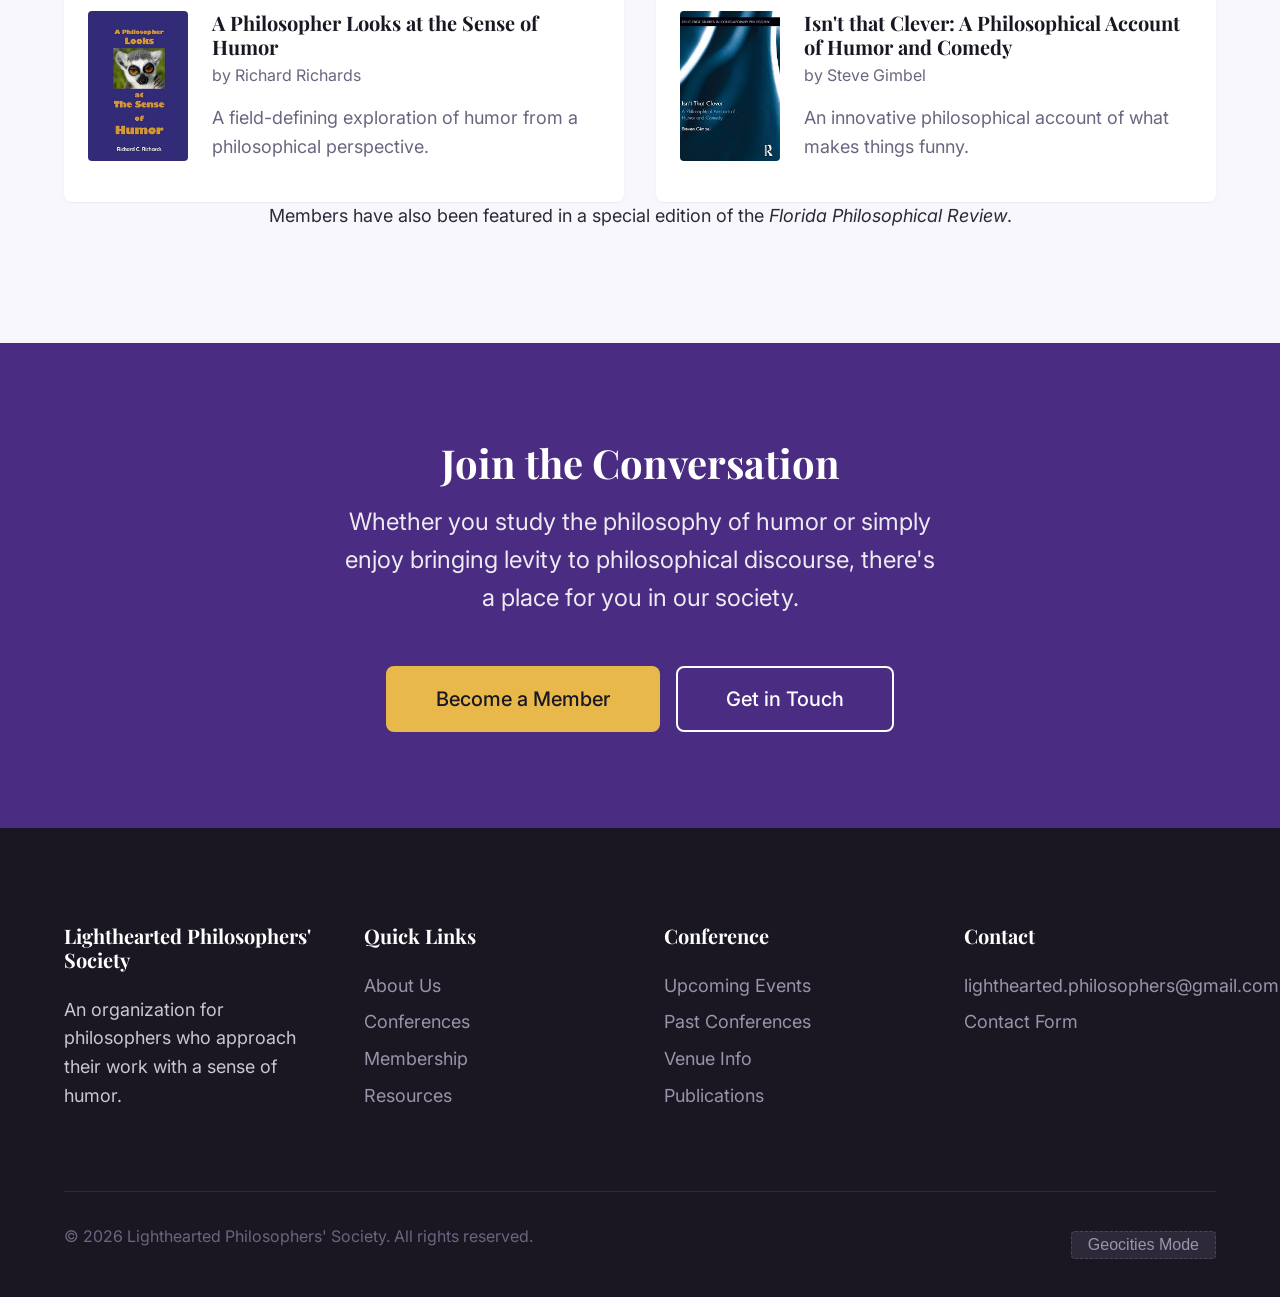
==== commit a3b62bea: "Update website content and add easter eggs - Update venue page: 20th conference TBA, add 19th confer" ====
--- a/index.html
+++ b/index.html
@@ -210,7 +210,7 @@
         </p>
         <div class="grid grid--2">
           <div class="publication">
-            <div class="publication__cover" style="background: linear-gradient(135deg, var(--color-primary-light), var(--color-primary));"></div>
+            <img src="images/Richards_humor.jpg" alt="A Philosopher Looks at the Sense of Humor book cover" class="publication__cover">
             <div>
               <h3 class="publication__title">A Philosopher Looks at the Sense of Humor</h3>
               <p class="publication__author">by Richard Richards</p>
@@ -219,7 +219,7 @@
           </div>
 
           <div class="publication">
-            <div class="publication__cover" style="background: linear-gradient(135deg, var(--color-secondary), var(--color-secondary-dark));"></div>
+            <img src="images/Gimbel_clever.jpg" alt="Isn't that Clever book cover" class="publication__cover">
             <div>
               <h3 class="publication__title">Isn't that Clever: A Philosophical Account of Humor and Comedy</h3>
               <p class="publication__author">by Steve Gimbel</p>
@@ -291,18 +291,9 @@
         <p class="footer__copyright">
           &copy; <span id="year"></span> Lighthearted Philosophers' Society. All rights reserved.
         </p>
-        <div class="footer__social">
-          <a href="#" class="footer__social-link" aria-label="Follow us on Twitter">
-            <svg width="20" height="20" viewBox="0 0 24 24" fill="currentColor" aria-hidden="true">
-              <path d="M18.244 2.25h3.308l-7.227 8.26 8.502 11.24H16.17l-5.214-6.817L4.99 21.75H1.68l7.73-8.835L1.254 2.25H8.08l4.713 6.231zm-1.161 17.52h1.833L7.084 4.126H5.117z"/>
-            </svg>
-          </a>
-          <a href="#" class="footer__social-link" aria-label="Follow us on Facebook">
-            <svg width="20" height="20" viewBox="0 0 24 24" fill="currentColor" aria-hidden="true">
-              <path d="M24 12.073c0-6.627-5.373-12-12-12s-12 5.373-12 12c0 5.99 4.388 10.954 10.125 11.854v-8.385H7.078v-3.47h3.047V9.43c0-3.007 1.792-4.669 4.533-4.669 1.312 0 2.686.235 2.686.235v2.953H15.83c-1.491 0-1.956.925-1.956 1.874v2.25h3.328l-.532 3.47h-2.796v8.385C19.612 23.027 24 18.062 24 12.073z"/>
-            </svg>
-          </a>
-        </div>
+        <button class="geocities-btn" aria-label="Activate Geocities Mode">
+          <span>Geocities Mode</span>
+        </button>
       </div>
     </div>
   </footer>
--- a/css/style.css
+++ b/css/style.css
@@ -312,7 +312,7 @@
 
 .logo__icon {
   width: auto;
-  height: 65px;
+  height: 80px;
   object-fit: contain;
 }
 
@@ -1120,6 +1120,302 @@
   color: var(--color-primary);
 }
 
+/* ============================================
+   Easter Eggs
+   ============================================ */
+
+/* Konami Code - Dancing Socrates */
+.socrates-dance {
+  animation: socrates-spin 0.5s ease-in-out infinite;
+}
+
+@keyframes socrates-spin {
+  0%, 100% { transform: rotate(0deg) scale(1); }
+  25% { transform: rotate(5deg) scale(1.02); }
+  75% { transform: rotate(-5deg) scale(1.02); }
+}
+
+/* Floating Socrates heads */
+.floating-socrates {
+  position: fixed;
+  top: -150px;
+  width: 100px;
+  height: auto;
+  z-index: 9999;
+  pointer-events: none;
+  animation: socrates-fall linear forwards;
+}
+
+@keyframes socrates-fall {
+  0% {
+    top: -150px;
+    transform: rotate(0deg);
+  }
+  100% {
+    top: 110vh;
+    transform: rotate(720deg);
+  }
+}
+
+/* Easter Egg Modal */
+.easter-egg-modal {
+  position: fixed;
+  inset: 0;
+  background: rgba(13, 11, 18, 0.8);
+  display: flex;
+  align-items: center;
+  justify-content: center;
+  z-index: 10001;
+  padding: var(--space-lg);
+  animation: modal-fade-in 0.3s ease;
+}
+
+@keyframes modal-fade-in {
+  from { opacity: 0; }
+  to { opacity: 1; }
+}
+
+.easter-egg-modal__content {
+  background: var(--color-white);
+  padding: var(--space-2xl);
+  border-radius: var(--radius-lg);
+  max-width: 500px;
+  text-align: center;
+  box-shadow: var(--shadow-xl);
+  animation: modal-pop-in 0.3s ease;
+}
+
+@keyframes modal-pop-in {
+  from {
+    opacity: 0;
+    transform: scale(0.8);
+  }
+  to {
+    opacity: 1;
+    transform: scale(1);
+  }
+}
+
+.easter-egg-modal__content h3 {
+  font-size: var(--text-2xl);
+  color: var(--color-primary);
+  margin-bottom: var(--space-lg);
+}
+
+.easter-egg-modal__content p {
+  font-size: var(--text-lg);
+  color: var(--color-gray-600);
+  margin-bottom: var(--space-xl);
+  font-style: italic;
+}
+
+/* Geocities Button */
+.geocities-btn {
+  display: inline-flex;
+  align-items: center;
+  gap: var(--space-sm);
+  padding: var(--space-xs) var(--space-md);
+  font-size: var(--text-sm);
+  color: var(--color-gray-400);
+  background: var(--color-gray-700);
+  border: 1px dashed var(--color-gray-600);
+  border-radius: var(--radius-sm);
+  text-decoration: none;
+  transition: all var(--transition-fast);
+  cursor: pointer;
+}
+
+.geocities-btn:hover {
+  color: var(--color-secondary);
+  border-color: var(--color-secondary);
+  background: var(--color-gray-800);
+}
+
+/* Geocities Mode Styles */
+.geocities-mode {
+  background: #000080 !important;
+  cursor: url('data:image/svg+xml,<svg xmlns="http://www.w3.org/2000/svg" width="32" height="32"><text y="24" font-size="24">🏛️</text></svg>'), auto;
+}
+
+.geocities-mode * {
+  font-family: 'Comic Sans MS', 'Chalkboard SE', 'Comic Neue', cursive !important;
+}
+
+.geocities-mode .header {
+  background: linear-gradient(90deg, #ff00ff, #00ffff, #ffff00, #ff00ff) !important;
+  background-size: 400% 100% !important;
+  animation: geocities-rainbow 3s linear infinite !important;
+}
+
+.geocities-mode .nav__link,
+.geocities-mode .logo {
+  color: #000 !important;
+  text-shadow: 1px 1px #fff !important;
+}
+
+.geocities-mode .hero {
+  background: #000080 !important;
+}
+
+.geocities-mode .hero__bg {
+  opacity: 0.3 !important;
+  animation: none !important;
+}
+
+.geocities-mode .hero__title {
+  color: #ffff00 !important;
+  text-shadow: 2px 2px #ff0000, -2px -2px #00ff00 !important;
+  animation: geocities-blink 0.5s step-end infinite !important;
+}
+
+.geocities-mode .hero__subtitle {
+  color: #00ffff !important;
+}
+
+.geocities-mode .section {
+  background: #000080 !important;
+  border-top: 3px dashed #ffff00 !important;
+  border-bottom: 3px dashed #ff00ff !important;
+}
+
+.geocities-mode .section--gray,
+.geocities-mode .section--off-white {
+  background: #008080 !important;
+}
+
+.geocities-mode .section--primary {
+  background: linear-gradient(45deg, #ff0000, #ff00ff) !important;
+}
+
+.geocities-mode .card {
+  background: #c0c0c0 !important;
+  border: 3px outset #ffffff !important;
+  box-shadow: none !important;
+  border-radius: 0 !important;
+}
+
+.geocities-mode .card:hover {
+  transform: none !important;
+}
+
+.geocities-mode h1,
+.geocities-mode h2,
+.geocities-mode h3,
+.geocities-mode h4 {
+  color: #ffff00 !important;
+  text-shadow: 2px 2px #000 !important;
+}
+
+.geocities-mode p,
+.geocities-mode li,
+.geocities-mode .card__text,
+.geocities-mode .text-muted {
+  color: #ffffff !important;
+}
+
+.geocities-mode .card p,
+.geocities-mode .card li,
+.geocities-mode .card h3 {
+  color: #000000 !important;
+  text-shadow: none !important;
+}
+
+.geocities-mode .btn {
+  background: #c0c0c0 !important;
+  color: #000 !important;
+  border: 3px outset #fff !important;
+  border-radius: 0 !important;
+  text-shadow: none !important;
+}
+
+.geocities-mode .btn:hover {
+  border-style: inset !important;
+}
+
+.geocities-mode .footer {
+  background: #000000 !important;
+  border-top: 5px solid #ff00ff !important;
+}
+
+.geocities-mode .footer__title {
+  color: #00ff00 !important;
+}
+
+.geocities-mode a {
+  color: #00ffff !important;
+}
+
+.geocities-mode .card a {
+  color: #0000ff !important;
+}
+
+@keyframes geocities-rainbow {
+  0% { background-position: 0% 50%; }
+  100% { background-position: 400% 50%; }
+}
+
+@keyframes geocities-blink {
+  50% { opacity: 0; }
+}
+
+/* Geocities Counter Banner */
+.geocities-counter {
+  background: #ffff00;
+  color: #000;
+  text-align: center;
+  padding: 20px;
+  border-bottom: 5px solid #ff0000;
+  font-family: 'Comic Sans MS', cursive !important;
+}
+
+.geocities-counter img {
+  max-height: 50px;
+  margin-bottom: 10px;
+}
+
+.geocities-counter marquee {
+  color: #ff0000;
+  font-weight: bold;
+  font-size: 1.2em;
+}
+
+.geocities-counter p {
+  margin: 5px 0;
+  color: #000080;
+}
+
+/* Blink animation for Geocities */
+@keyframes blink {
+  50% { opacity: 0; }
+}
+
+.geocities-mode blink,
+blink {
+  animation: blink 1s step-end infinite;
+}
+
+/* Cursor trail stars */
+.cursor-trail {
+  position: absolute;
+  pointer-events: none;
+  font-size: 20px;
+  color: #ffff00;
+  text-shadow: 0 0 5px #ff00ff;
+  animation: cursor-trail-fade 1s forwards;
+  z-index: 10000;
+}
+
+@keyframes cursor-trail-fade {
+  0% {
+    opacity: 1;
+    transform: scale(1) rotate(0deg);
+  }
+  100% {
+    opacity: 0;
+    transform: scale(0) rotate(180deg);
+  }
+}
+
 /* Print Styles */
 @media print {
   .header,
